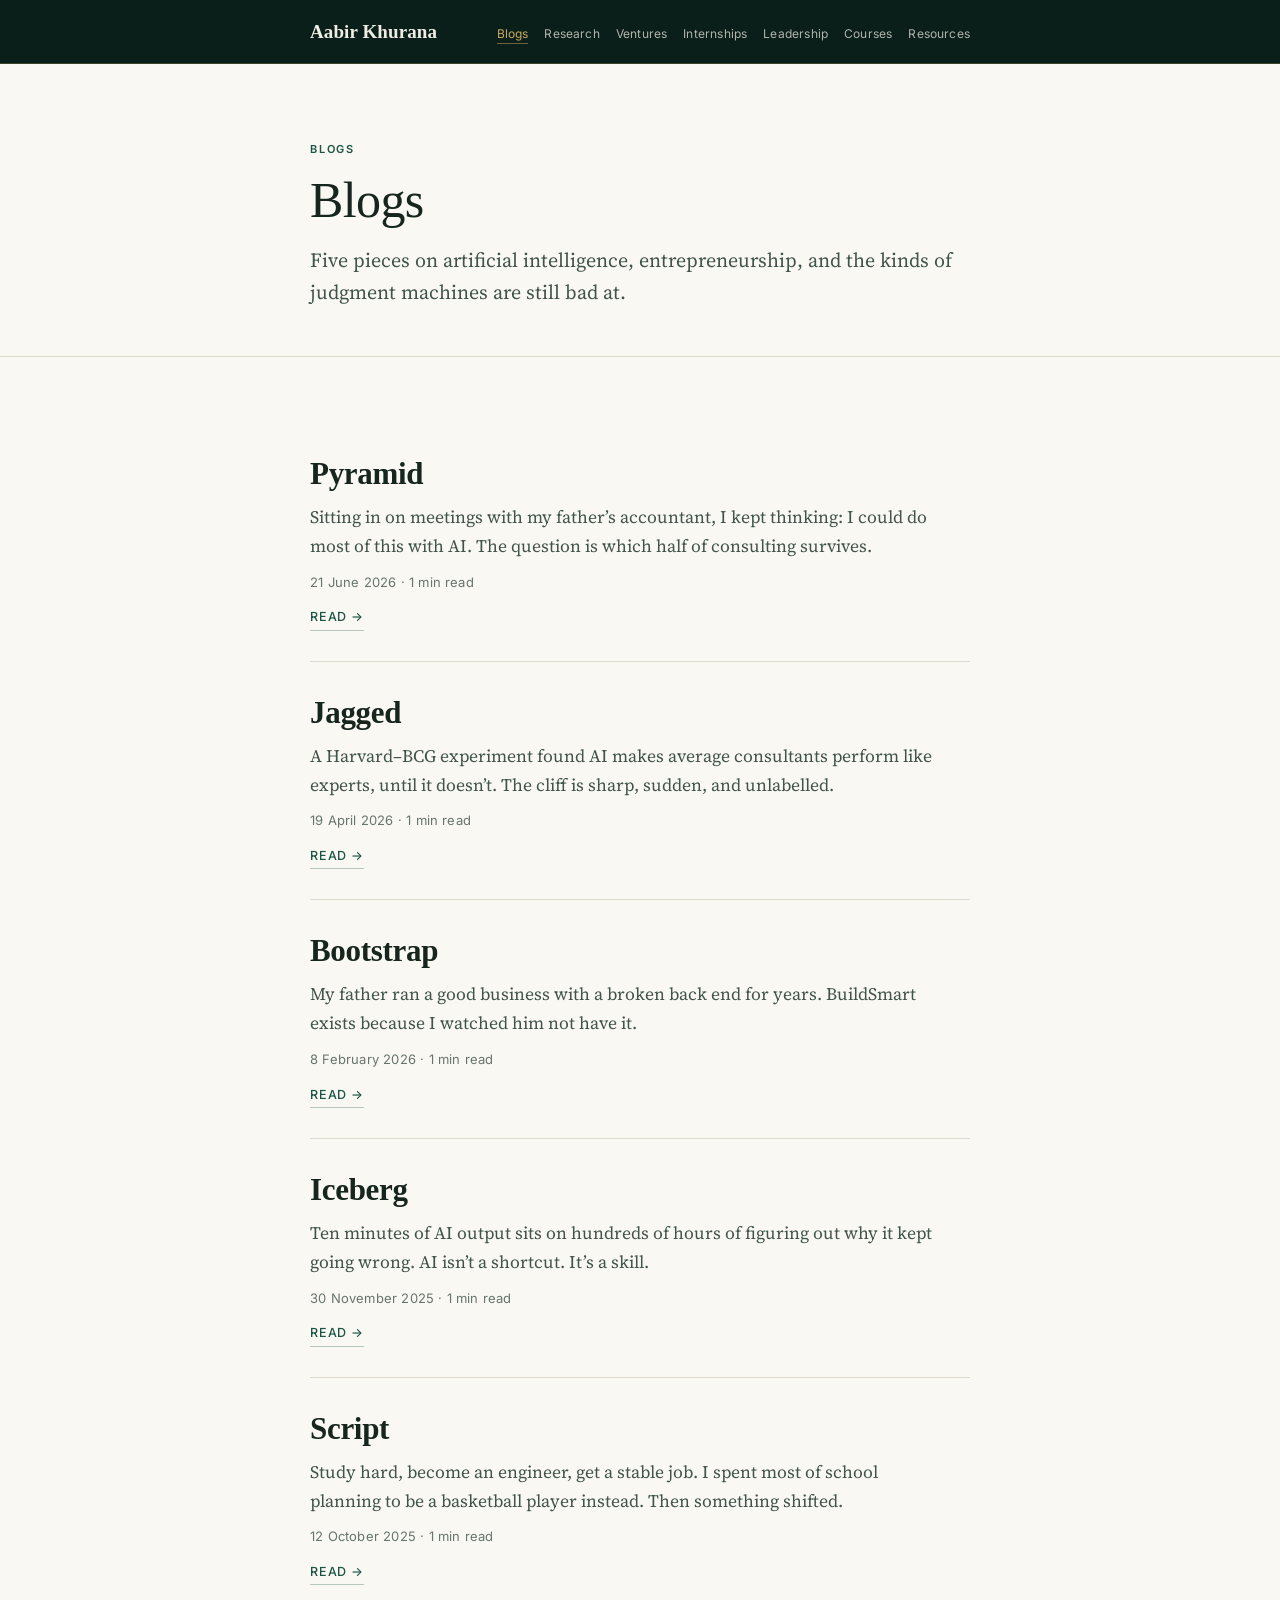
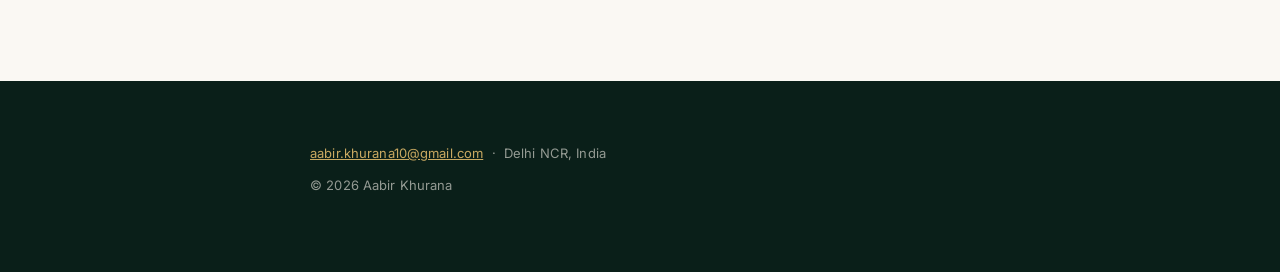
==== index.html @ 8d6bcb71 "Add files via upload" ====
<!DOCTYPE html>
<html lang="en">
<head>
<meta charset="utf-8">
<meta name="viewport" content="width=device-width, initial-scale=1">
<title>Blogs | Aabir Khurana</title>
<meta name="description" content="Blogs on artificial intelligence, entrepreneurship, and judgment.">
<meta name="author" content="Aabir Khurana">
<meta property="og:title" content="Blogs">
<meta property="og:description" content="Blogs on artificial intelligence, entrepreneurship, and judgment.">
<meta property="og:type" content="website">
<link rel="preconnect" href="https://fonts.googleapis.com">
<link rel="preconnect" href="https://fonts.gstatic.com" crossorigin>
<link href="https://fonts.googleapis.com/css2?family=Source+Serif+4:opsz,wght@8..60,300;8..60,400;8..60,600&family=Inter:wght@400;500;600&display=swap" rel="stylesheet">
<link rel="stylesheet" href="../style.css">
</head>
<body>
<nav>
  <div class="wrap">
    <a class="name" href="../index.html">Aabir Khurana</a>
    <ul>
      <li><a href="../blogs/index.html" class="on">Blogs</a></li>
      <li><a href="../research.html">Research</a></li>
      <li><a href="../ventures.html">Ventures</a></li>
      <li><a href="../internships.html">Internships</a></li>
      <li><a href="../leadership.html">Leadership</a></li>
      <li><a href="../courses.html">Courses</a></li>
      <li><a href="../resources.html">Resources</a></li>
    </ul>
  </div>
</nav>
<header class="pagehead">
  <div class="wrap">
    <p class="kicker">Blogs</p>
    <h1>Blogs</h1>
    <p class="standfirst">Five pieces on artificial intelligence, entrepreneurship, and the kinds of judgment machines are still bad at.</p>
  </div>
</header>
<section>
  <div class="wrap">
    <a class="essay" href="pyramid.html">
      <h3>Pyramid</h3>
      <p class="dek">Sitting in on meetings with my father’s accountant, I kept thinking: I could do most of this with AI. The question is which half of consulting survives.</p>
      <p class="meta">21 June 2026 &middot; 1 min read</p>
      <p class="readmore">Read &rarr;</p>
    </a>
    <a class="essay" href="jagged.html">
      <h3>Jagged</h3>
      <p class="dek">A Harvard–BCG experiment found AI makes average consultants perform like experts, until it doesn’t. The cliff is sharp, sudden, and unlabelled.</p>
      <p class="meta">19 April 2026 &middot; 1 min read</p>
      <p class="readmore">Read &rarr;</p>
    </a>
    <a class="essay" href="bootstrap.html">
      <h3>Bootstrap</h3>
      <p class="dek">My father ran a good business with a broken back end for years. BuildSmart exists because I watched him not have it.</p>
      <p class="meta">8 February 2026 &middot; 1 min read</p>
      <p class="readmore">Read &rarr;</p>
    </a>
    <a class="essay" href="iceberg.html">
      <h3>Iceberg</h3>
      <p class="dek">Ten minutes of AI output sits on hundreds of hours of figuring out why it kept going wrong. AI isn’t a shortcut. It’s a skill.</p>
      <p class="meta">30 November 2025 &middot; 1 min read</p>
      <p class="readmore">Read &rarr;</p>
    </a>
    <a class="essay" href="script.html">
      <h3>Script</h3>
      <p class="dek">Study hard, become an engineer, get a stable job. I spent most of school planning to be a basketball player instead. Then something shifted.</p>
      <p class="meta">12 October 2025 &middot; 1 min read</p>
      <p class="readmore">Read &rarr;</p>
    </a>
    
  </div>
</section>
<footer>
  <div class="wrap">
    <p><a href="mailto:aabir.khurana10@gmail.com">aabir.khurana10@gmail.com</a> &nbsp;&middot;&nbsp; Delhi NCR, India</p>
    <p style="margin-top:10px">&copy; 2026 Aabir Khurana</p>
  </div>
</footer>
</body>
</html>
---- style.css ----
:root{
  /* dark emerald */
  --emerald:#0A1F19;
  --emerald-lift:#0F2B23;
  --gold:#C9A961;
  --cream:#F0EDE4;

  /* light reading surface */
  --paper:#FAF8F3;
  --paper-alt:#F1EEE5;
  --ink:#16261F;
  --ink-soft:#41544B;
  --ink-faint:#66756D;
  --rule:#DFDACD;
  --accent:#1B5546;

  --display:'Cormorant Garamond', Garamond, Georgia, serif;
  --serif:'Source Serif 4', Georgia, 'Times New Roman', serif;
  --sans:'Inter', -apple-system, BlinkMacSystemFont, 'Segoe UI', sans-serif;
}
*{box-sizing:border-box;margin:0;padding:0}
html{scroll-behavior:smooth}
body{background:var(--paper);color:var(--ink);font-family:var(--serif);
  font-size:18px;line-height:1.65;-webkit-font-smoothing:antialiased}
.wrap{max-width:720px;margin:0 auto;padding:0 30px}
a{color:var(--accent)}
img{max-width:100%}

/* ---------- nav : always emerald ---------- */
nav{position:sticky;top:0;z-index:50;background:var(--emerald);
  border-bottom:1px solid rgba(201,169,97,.25)}
nav .wrap{display:flex;align-items:baseline;justify-content:space-between;
  gap:26px;padding-top:16px;padding-bottom:16px}
nav .name{font-family:var(--display);font-weight:600;font-size:19px;letter-spacing:.005em;
  text-decoration:none;color:var(--cream);white-space:nowrap;flex:0 0 auto}
nav .name:hover{color:var(--gold)}
nav ul{display:flex;gap:16px;list-style:none;flex-wrap:nowrap;justify-content:flex-end;
  align-items:baseline}
nav li{white-space:nowrap}
nav ul a{font-family:var(--sans);font-size:12px;color:rgba(240,237,228,.72);
  text-decoration:none;letter-spacing:.015em;padding-bottom:2px;border-bottom:1px solid transparent}
nav ul a:hover{color:var(--gold)}
nav ul a.on{border-bottom-color:rgba(201,169,97,.5)}
nav ul a.on{color:var(--gold)}

/* ---------- home hero : continues the emerald ---------- */
.hero{background:var(--emerald);color:var(--cream);padding:96px 0 92px;
  border-bottom:1px solid rgba(201,169,97,.25)}
.hero .portrait{width:106px;height:106px;border-radius:50%;object-fit:cover;
  margin-bottom:34px;background:var(--emerald-lift);border:1px solid rgba(201,169,97,.4);display:block}
.hero h1{font-family:var(--display);font-size:clamp(46px,7vw,70px);font-weight:500;
  line-height:1.02;letter-spacing:-.015em;margin-bottom:22px;color:var(--cream)}
.hero .standfirst{font-size:20px;color:rgba(240,237,228,.8);line-height:1.6;max-width:32em}
.hero .meta{margin-top:30px;color:rgba(240,237,228,.55)}
.hero .links a{color:var(--gold);border-bottom-color:rgba(201,169,97,.35)}
.hero .links a:hover{border-bottom-color:var(--gold)}

/* ---------- inner page heads : light ---------- */
.pagehead{padding:76px 0 48px;border-bottom:1px solid var(--rule)}
h1{font-family:var(--display);font-size:clamp(40px,6vw,58px);font-weight:500;
  line-height:1.05;letter-spacing:-.012em;margin-bottom:18px}
.pagehead h1{font-size:clamp(36px,5.4vw,50px)}
.kicker{font-family:var(--sans);font-size:11px;font-weight:600;text-transform:uppercase;
  letter-spacing:.16em;color:var(--accent);margin-bottom:16px}
.standfirst{font-size:20px;color:var(--ink-soft);line-height:1.58;max-width:33em}
.meta{font-family:var(--sans);font-size:13px;color:var(--ink-faint);letter-spacing:.015em}
.links{display:flex;gap:20px;margin-top:24px;flex-wrap:wrap}
.links a{font-family:var(--sans);font-size:13.5px;text-decoration:none;letter-spacing:.01em;
  border-bottom:1px solid rgba(27,85,70,.3);padding-bottom:2px}
.links a:hover{border-bottom-color:var(--accent)}

/* ---------- sections ---------- */
section{padding:66px 0;border-bottom:1px solid var(--rule)}
section:last-of-type{border-bottom:none}
h2{font-family:var(--sans);font-size:11px;font-weight:600;text-transform:uppercase;
  letter-spacing:.16em;color:var(--ink-faint);margin-bottom:34px}
h3{font-size:21px;font-weight:600;letter-spacing:-.005em;line-height:1.35}
p + p{margin-top:18px}
.lede{font-size:19.5px}

/* ---------- entries ---------- */
.entry{padding-bottom:34px;margin-bottom:34px;border-bottom:1px solid var(--rule)}
.entry:last-child{border-bottom:none;margin-bottom:0;padding-bottom:0}
.entry-head{display:flex;justify-content:space-between;align-items:baseline;gap:20px;flex-wrap:wrap}
.org{color:var(--ink-soft);font-size:17px;margin-top:4px}
.date{font-family:var(--sans);font-size:12px;color:var(--ink-faint);
  white-space:nowrap;letter-spacing:.03em;text-transform:uppercase}
.entry ul{margin-top:15px;padding-left:0;list-style:none}
.entry li{position:relative;padding-left:21px;margin-bottom:9px;
  color:var(--ink-soft);font-size:17.5px;line-height:1.6}
.entry li::before{content:'';position:absolute;left:2px;top:11px;
  width:6px;height:1px;background:var(--gold)}

/* ---------- skills / cards ---------- */
.skillgrid{display:grid;grid-template-columns:repeat(auto-fit,minmax(215px,1fr));gap:34px 38px}
.skill h3{font-size:17.5px;margin-bottom:8px}
.skill h3::after{content:'';display:block;width:22px;height:1px;background:var(--gold);margin-top:9px}
.skill p{font-size:16px;color:var(--ink-soft);line-height:1.58}
.cardgrid{display:grid;grid-template-columns:repeat(auto-fit,minmax(215px,1fr));gap:1px;
  background:var(--rule);border:1px solid var(--rule)}
.card{display:block;background:var(--paper);padding:26px 24px;text-decoration:none;
  color:inherit;transition:background .18s}
.card:hover{background:var(--paper-alt)}
.card h3{font-size:18px;margin-bottom:7px}
.card:hover h3{color:var(--accent)}
.card p{font-size:15.5px;color:var(--ink-soft);line-height:1.5}

/* ---------- quote : emerald block ---------- */
.quotewrap{background:var(--emerald);border-bottom:none;padding:96px 0;position:relative}
.quotewrap blockquote p{font-family:var(--display);font-size:clamp(30px,4.6vw,44px);
  line-height:1.22;letter-spacing:-.012em;max-width:16em;color:var(--cream);font-weight:500}
.quotewrap blockquote cite{display:block;margin-top:26px;font-family:var(--sans);font-size:12.5px;
  font-style:normal;color:var(--gold);letter-spacing:.1em;text-transform:uppercase}
.quotewrap .todo{background:rgba(201,169,97,.08);border-color:rgba(201,169,97,.35);color:var(--gold)}

/* ---------- mission & vision ---------- */
.statement{padding:30px 0 6px;border-top:1px solid var(--rule)}
.statement:first-of-type{border-top:none;padding-top:0}
.statement + .statement{margin-top:30px}
.statement .label{font-family:var(--sans);font-size:11px;font-weight:600;text-transform:uppercase;
  letter-spacing:.16em;color:var(--accent);margin-bottom:14px}
.statement .lede{max-width:34em}

/* ---------- blog cards ---------- */
.essay{display:block;text-decoration:none;color:inherit;
  padding:30px 0;border-bottom:1px solid var(--rule)}
.essay:last-of-type{border-bottom:none}
.essay h3{font-family:var(--display);font-size:31px;font-weight:600;letter-spacing:-.01em;
  transition:color .18s}
.essay:hover h3{color:var(--accent)}
.essay .dek{color:var(--ink-soft);font-size:17.5px;margin-top:8px;max-width:36em}
.essay .meta{margin-top:11px}
.readmore{font-family:var(--sans);font-size:12.5px;font-weight:500;color:var(--accent);
  margin-top:14px;display:inline-block;letter-spacing:.06em;text-transform:uppercase;
  border-bottom:1px solid rgba(27,85,70,.3);padding-bottom:2px}
.essay:hover .readmore{border-bottom-color:var(--accent)}

/* ---------- blocks ---------- */
.callout{background:var(--paper-alt);border-left:2px solid var(--gold);padding:26px 30px}
.tag{display:inline-block;font-family:var(--sans);font-size:10.5px;font-weight:600;
  text-transform:uppercase;letter-spacing:.14em;color:var(--accent);margin-bottom:10px}
.cert{display:flex;justify-content:space-between;gap:16px;padding:15px 0;
  border-bottom:1px solid var(--rule);font-size:17px;align-items:flex-start}
.cert .sub{font-size:15px;color:var(--ink-soft)}
.cert > span{font-family:var(--sans);font-size:11.5px;color:var(--ink-faint);
  white-space:nowrap;padding-top:4px;letter-spacing:.06em;text-transform:uppercase}
.shot{margin:32px 0 4px}
.shot img{width:100%;display:block;border:1px solid var(--rule);background:var(--paper-alt);
  min-height:170px}
.shot figcaption{font-family:var(--sans);font-size:12.5px;color:var(--ink-faint);
  margin-top:10px;line-height:1.5}
.todo{font-family:var(--sans);font-size:12.5px;color:#7d5f1c;background:#F7F1E1;
  border:1px dashed #D4BE86;padding:10px 14px;margin-top:18px;line-height:1.5}

/* ---------- long-form pages ---------- */
.article{padding:74px 0 44px}
.back{font-family:var(--sans);font-size:12.5px;text-decoration:none;letter-spacing:.05em;
  text-transform:uppercase;color:var(--ink-faint);display:inline-block;margin-bottom:40px}
.back:hover{color:var(--accent)}
.article h1{font-size:clamp(38px,5.8vw,54px);margin-bottom:16px}
.article > .wrap > .meta{margin-bottom:46px}
.article p{font-size:19px;line-height:1.74}
.article p + p{margin-top:23px}
.article h2{font-family:var(--display);font-size:30px;font-weight:600;text-transform:none;
  letter-spacing:-.01em;color:var(--ink);margin-bottom:18px}
.article .entry li{font-size:18px}
.sources{margin-top:58px;padding-top:28px;border-top:1px solid var(--rule)}
.sources h4{font-family:var(--sans);font-size:11px;font-weight:600;text-transform:uppercase;
  letter-spacing:.14em;color:var(--ink-faint);margin-bottom:15px}
.sources p{font-size:15px;color:var(--ink-soft);line-height:1.6}
.sources p + p{margin-top:11px}
.sources a{word-break:break-word}
.pager{display:flex;justify-content:space-between;gap:24px;
  padding:36px 0 84px;font-family:var(--sans);font-size:13px;letter-spacing:.03em}
.pager a{text-decoration:none}

/* ---------- footer : emerald ---------- */
footer{background:var(--emerald);color:rgba(240,237,228,.6);padding:62px 0 76px;
  font-family:var(--sans);font-size:13px;letter-spacing:.01em}
footer a{color:var(--gold)}

@media(max-width:820px){
  body{font-size:17px}
  .hero{padding:56px 0 52px}
  .pagehead{padding:46px 0 36px}
  section{padding:48px 0}
  .quotewrap{padding:56px 0}
  .article{padding:46px 0 30px}
  .article p{font-size:18px}
  nav .wrap{flex-direction:column;align-items:flex-start;gap:12px}
  nav ul{justify-content:flex-start;gap:16px;flex-wrap:wrap}
  .cardgrid{grid-template-columns:1fr}
}

/* ---------- quote carousel ---------- */
.quotes{position:relative;min-height:170px;display:flex;align-items:center}
.q{position:absolute;left:0;right:0;top:50%;transform:translateY(calc(-50% + 8px));
  opacity:0;visibility:hidden;transition:opacity .5s ease, transform .5s ease}
.q.on{opacity:1;visibility:visible;transform:translateY(-50%)}
.qarrow{position:absolute;top:50%;transform:translateY(-50%);
  background:none;border:1px solid rgba(201,169,97,.35);color:var(--gold);
  font-size:15px;line-height:1;width:44px;height:44px;border-radius:50%;cursor:pointer;
  font-family:var(--sans);transition:background .18s,border-color .18s;z-index:2}
.qarrow:hover{background:rgba(201,169,97,.12);border-color:var(--gold)}
.qprev{left:40px}
.qnext{right:40px}
@media(max-width:1000px){.qprev{left:18px}.qnext{right:18px}}
@media(max-width:820px){
  .quotewrap{padding:60px 0}
  .quotes{min-height:210px}
  .qarrow{position:static;transform:none}
  .qnav{display:flex;gap:14px;margin-top:26px}
}

/* ---------- research page: keywords + references ---------- */
.keywords{margin-top:22px;padding-top:18px;border-top:1px solid var(--rule);
  font-size:16px;color:var(--ink-soft);line-height:1.6}
.klabel{font-family:var(--sans);font-size:10.5px;font-weight:600;text-transform:uppercase;
  letter-spacing:.14em;color:var(--accent);margin-right:12px}
.refs{margin-top:6px}
.ref{font-size:15.5px;line-height:1.62;color:var(--ink-soft);
  padding-left:28px;text-indent:-28px;margin-top:0}
.ref + .ref{margin-top:13px}
.ref a{word-break:break-word;font-size:14px;color:var(--accent);opacity:.85}
.ref a:hover{opacity:1}
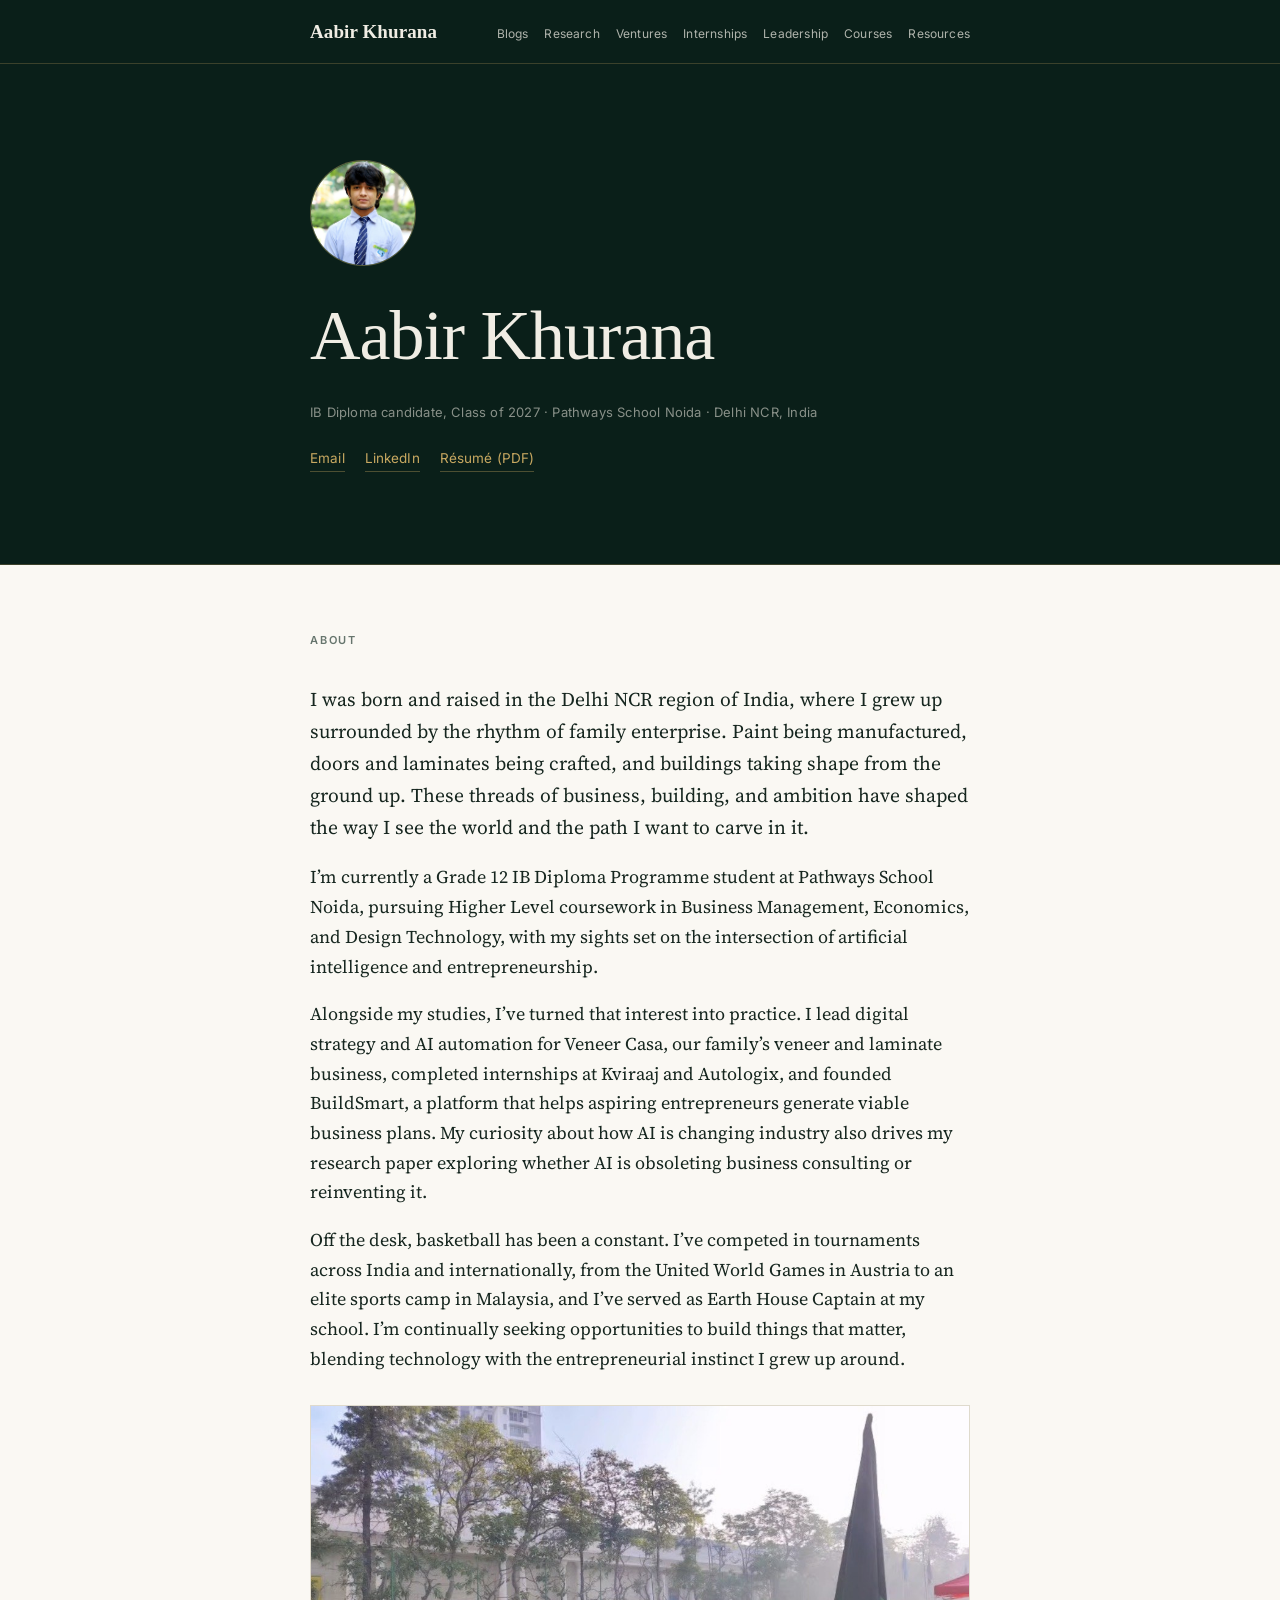
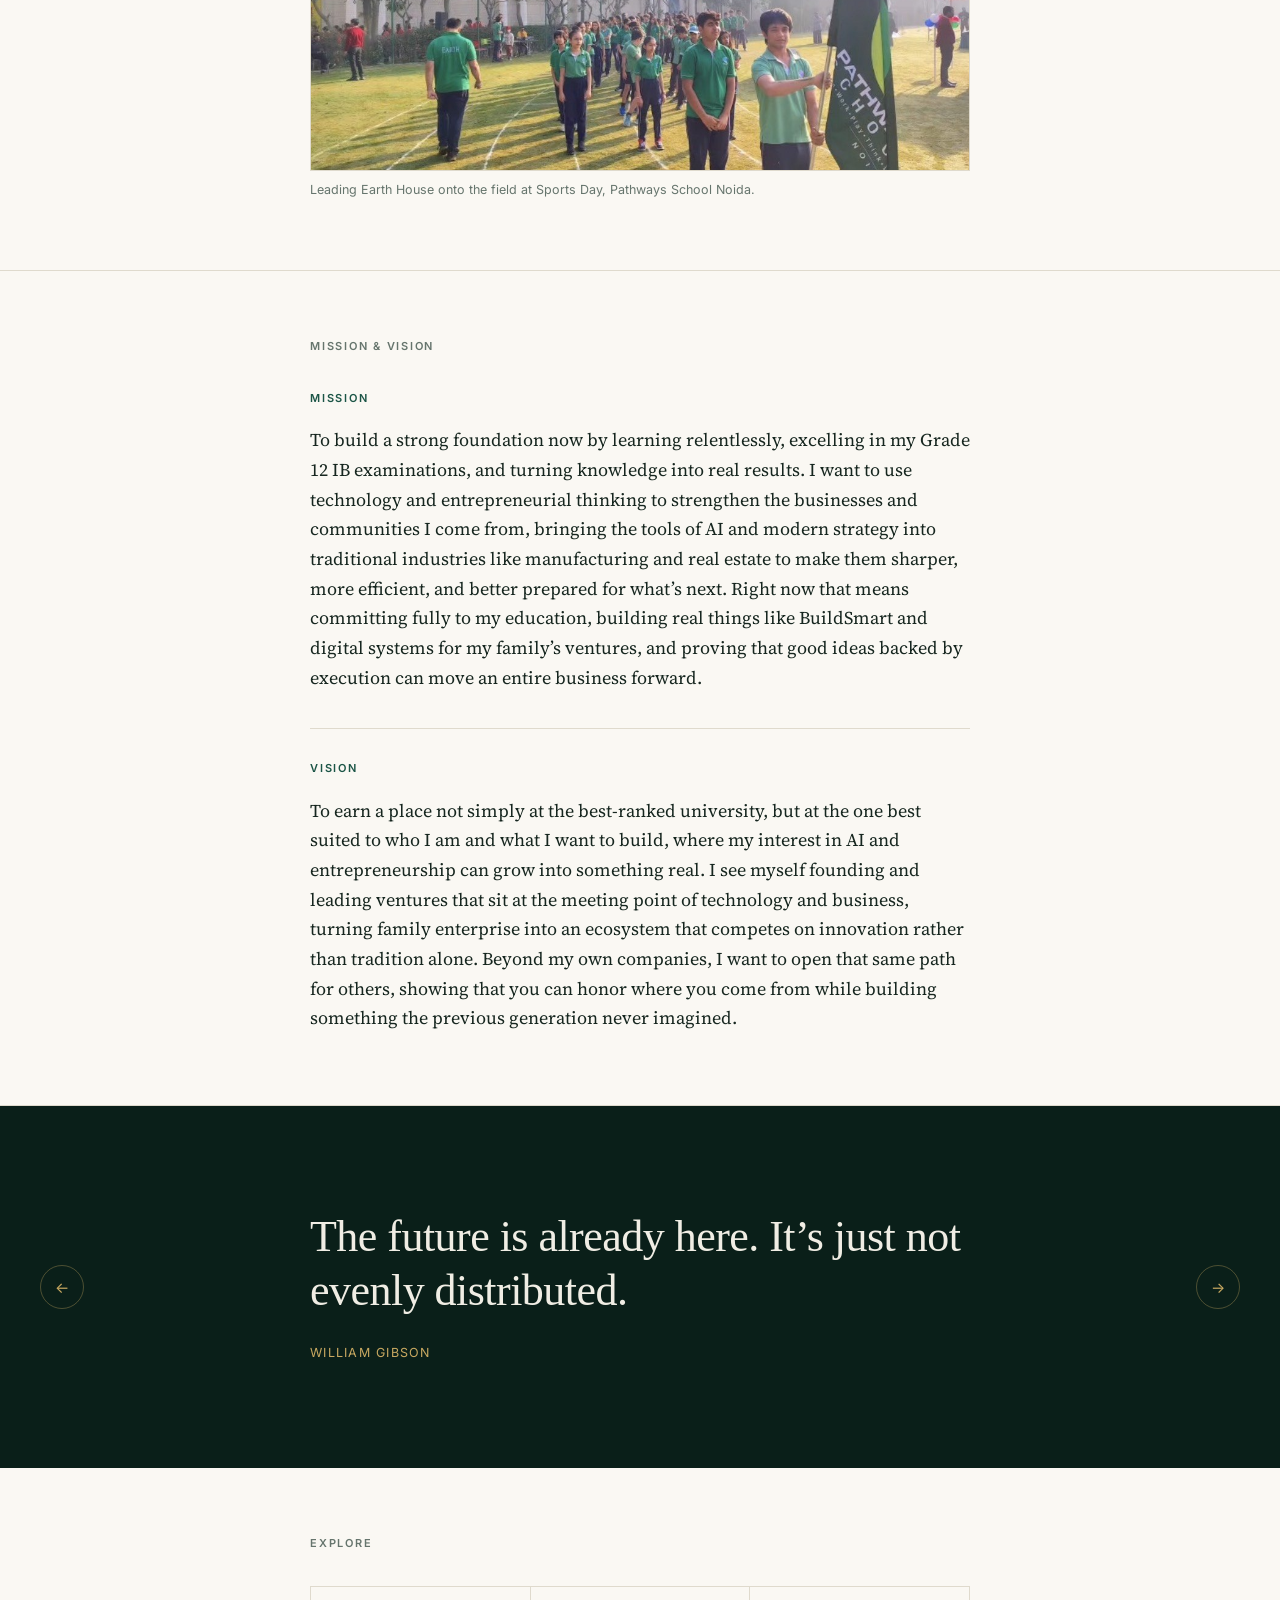
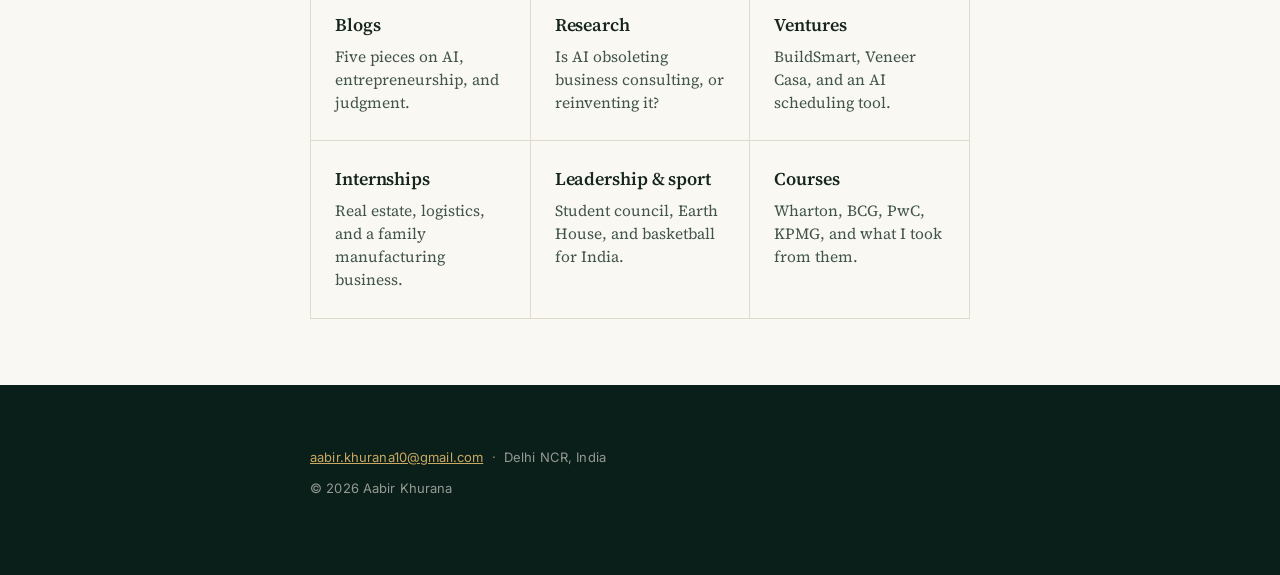
==== commit a24ecacc: "Add files via upload" ====
--- a/index.html
+++ b/index.html
@@ -3,74 +3,165 @@
 <head>
 <meta charset="utf-8">
 <meta name="viewport" content="width=device-width, initial-scale=1">
-<title>Blogs | Aabir Khurana</title>
-<meta name="description" content="Blogs on artificial intelligence, entrepreneurship, and judgment.">
+<title>Aabir Khurana | Essays on AI, business, and judgment</title>
+<meta name="description" content="Aabir Khurana is an IB Diploma candidate at Pathways School Noida writing about AI, entrepreneurship, and judgment.">
 <meta name="author" content="Aabir Khurana">
-<meta property="og:title" content="Blogs">
-<meta property="og:description" content="Blogs on artificial intelligence, entrepreneurship, and judgment.">
-<meta property="og:type" content="website">
+<meta property="og:title" content="Aabir Khurana">
+<meta property="og:description" content="Aabir Khurana is an IB Diploma candidate at Pathways School Noida writing about AI, entrepreneurship, and judgment.">
+<meta property="og:type" content="profile">
 <link rel="preconnect" href="https://fonts.googleapis.com">
 <link rel="preconnect" href="https://fonts.gstatic.com" crossorigin>
 <link href="https://fonts.googleapis.com/css2?family=Source+Serif+4:opsz,wght@8..60,300;8..60,400;8..60,600&family=Inter:wght@400;500;600&display=swap" rel="stylesheet">
-<link rel="stylesheet" href="../style.css">
+<link rel="stylesheet" href="style.css">
 </head>
 <body>
 <nav>
   <div class="wrap">
-    <a class="name" href="../index.html">Aabir Khurana</a>
+    <a class="name" href="index.html">Aabir Khurana</a>
     <ul>
-      <li><a href="../blogs/index.html" class="on">Blogs</a></li>
-      <li><a href="../research.html">Research</a></li>
-      <li><a href="../ventures.html">Ventures</a></li>
-      <li><a href="../internships.html">Internships</a></li>
-      <li><a href="../leadership.html">Leadership</a></li>
-      <li><a href="../courses.html">Courses</a></li>
-      <li><a href="../resources.html">Resources</a></li>
+      <li><a href="blogs.html">Blogs</a></li>
+      <li><a href="research.html">Research</a></li>
+      <li><a href="ventures.html">Ventures</a></li>
+      <li><a href="internships.html">Internships</a></li>
+      <li><a href="leadership.html">Leadership</a></li>
+      <li><a href="courses.html">Courses</a></li>
+      <li><a href="resources.html">Resources</a></li>
     </ul>
   </div>
 </nav>
-<header class="pagehead">
+<header class="hero">
   <div class="wrap">
-    <p class="kicker">Blogs</p>
-    <h1>Blogs</h1>
-    <p class="standfirst">Five pieces on artificial intelligence, entrepreneurship, and the kinds of judgment machines are still bad at.</p>
+    <img class="portrait" src="portrait.jpg" alt="Aabir Khurana">
+    <h1>Aabir Khurana</h1>
+    <p class="meta">IB Diploma candidate, Class of 2027 &middot; Pathways School Noida &middot; Delhi NCR, India</p>
+    <div class="links">
+      <a href="mailto:aabir.khurana10@gmail.com">Email</a>
+      <a href="#" data-todo="linkedin">LinkedIn</a>
+      <a href="resume.pdf">R&eacute;sum&eacute; (PDF)</a>
+    </div>
   </div>
 </header>
-<section>
+
+<section id="about">
   <div class="wrap">
-    <a class="essay" href="pyramid.html">
-      <h3>Pyramid</h3>
-      <p class="dek">Sitting in on meetings with my father’s accountant, I kept thinking: I could do most of this with AI. The question is which half of consulting survives.</p>
-      <p class="meta">21 June 2026 &middot; 1 min read</p>
-      <p class="readmore">Read &rarr;</p>
-    </a>
-    <a class="essay" href="jagged.html">
-      <h3>Jagged</h3>
-      <p class="dek">A Harvard–BCG experiment found AI makes average consultants perform like experts, until it doesn’t. The cliff is sharp, sudden, and unlabelled.</p>
-      <p class="meta">19 April 2026 &middot; 1 min read</p>
-      <p class="readmore">Read &rarr;</p>
-    </a>
-    <a class="essay" href="bootstrap.html">
-      <h3>Bootstrap</h3>
-      <p class="dek">My father ran a good business with a broken back end for years. BuildSmart exists because I watched him not have it.</p>
-      <p class="meta">8 February 2026 &middot; 1 min read</p>
-      <p class="readmore">Read &rarr;</p>
-    </a>
-    <a class="essay" href="iceberg.html">
-      <h3>Iceberg</h3>
-      <p class="dek">Ten minutes of AI output sits on hundreds of hours of figuring out why it kept going wrong. AI isn’t a shortcut. It’s a skill.</p>
-      <p class="meta">30 November 2025 &middot; 1 min read</p>
-      <p class="readmore">Read &rarr;</p>
-    </a>
-    <a class="essay" href="script.html">
-      <h3>Script</h3>
-      <p class="dek">Study hard, become an engineer, get a stable job. I spent most of school planning to be a basketball player instead. Then something shifted.</p>
-      <p class="meta">12 October 2025 &middot; 1 min read</p>
-      <p class="readmore">Read &rarr;</p>
-    </a>
-    
+    <h2>About</h2>
+    <p class="lede">
+      I was born and raised in the Delhi NCR region of India, where I grew up surrounded by the
+      rhythm of family enterprise. Paint being manufactured, doors and laminates being crafted,
+      and buildings taking shape from the ground up. These threads of business, building, and
+      ambition have shaped the way I see the world and the path I want to carve in it.
+    </p>
+    <p>
+      I&rsquo;m currently a Grade 12 IB Diploma Programme student at Pathways School Noida,
+      pursuing Higher Level coursework in Business Management, Economics, and Design Technology,
+      with my sights set on the intersection of artificial intelligence and entrepreneurship.
+    </p>
+    <p>
+      Alongside my studies, I&rsquo;ve turned that interest into practice. I lead digital strategy
+      and AI automation for Veneer Casa, our family&rsquo;s veneer and laminate business,
+      completed internships at Kviraaj and Autologix, and founded BuildSmart, a platform that helps
+      aspiring entrepreneurs generate viable business plans. My curiosity about how AI is changing
+      industry also drives my research paper exploring whether AI is obsoleting business consulting
+      or reinventing it.
+    </p>
+    <p>
+      Off the desk, basketball has been a constant. I&rsquo;ve competed in tournaments across India
+      and internationally, from the United World Games in Austria to an elite sports camp in
+      Malaysia, and I&rsquo;ve served as Earth House Captain at my school. I&rsquo;m continually
+      seeking opportunities to build things that matter, blending technology with the
+      entrepreneurial instinct I grew up around.
+    </p>
+    <figure class="shot">
+      <img src="earthhouse.jpg" alt="Leading Earth House at Sports Day">
+      <figcaption>Leading Earth House onto the field at Sports Day, Pathways School Noida.</figcaption>
+    </figure>
   </div>
 </section>
+
+<section id="mission">
+  <div class="wrap">
+    <h2>Mission &amp; vision</h2>
+
+    <div class="statement">
+      <p class="label">Mission</p>
+      <p>To build a strong foundation now by learning relentlessly, excelling in my Grade 12 IB
+      examinations, and turning knowledge into real results. I want to use technology and
+      entrepreneurial thinking to strengthen the businesses and communities I come from, bringing
+      the tools of AI and modern strategy into traditional industries like manufacturing and real
+      estate to make them sharper, more efficient, and better prepared for what&rsquo;s next.
+      Right now that means committing fully to my education, building real things like BuildSmart
+      and digital systems for my family&rsquo;s ventures, and proving that good ideas backed by
+      execution can move an entire business forward.</p>
+    </div>
+
+    <div class="statement">
+      <p class="label">Vision</p>
+      <p>To earn a place not simply at the best-ranked university, but at the one best suited to
+      who I am and what I want to build, where my interest in AI and entrepreneurship can grow into
+      something real. I see myself founding and leading ventures that sit at the meeting point of
+      technology and business, turning family enterprise into an ecosystem that competes on
+      innovation rather than tradition alone. Beyond my own companies, I want to open that same
+      path for others, showing that you can honor where you come from while building something the
+      previous generation never imagined.</p>
+    </div>
+  </div>
+</section>
+
+<section class="quotewrap">
+  <div class="wrap">
+    <div class="quotes" id="quotes">
+      <blockquote class="q on">
+        <p>The future is already here. It&rsquo;s just not evenly distributed.</p>
+        <cite>William Gibson</cite>
+      </blockquote>
+      <blockquote class="q">
+        <p>The best way to predict the future is to invent it.</p>
+        <cite>Alan Kay</cite>
+      </blockquote>
+      <blockquote class="q">
+        <p>The impediment to action advances action. What stands in the way becomes the way.</p>
+        <cite>Marcus Aurelius, Meditations</cite>
+      </blockquote>
+      <blockquote class="q">
+        <p>You can&rsquo;t connect the dots looking forward; you can only connect them looking backwards.</p>
+        <cite>Steve Jobs</cite>
+      </blockquote>
+    </div>
+    <div class="qnav">
+      <button class="qarrow qprev" id="qprev" aria-label="Previous quote">&larr;</button>
+      <button class="qarrow qnext" id="qnext" aria-label="Next quote">&rarr;</button>
+    </div>
+  </div>
+  <script>
+  (function(){
+    var qs = document.querySelectorAll('#quotes .q'), i = 0, timer;
+    function go(n){
+      qs[i].classList.remove('on');
+      i = n < 0 ? qs.length - 1 : (n >= qs.length ? 0 : n);
+      qs[i].classList.add('on');
+    }
+    function reset(){ clearInterval(timer); timer = setInterval(function(){ go(i+1); }, 7000); }
+    document.getElementById('qnext').onclick = function(){ go(i+1); reset(); };
+    document.getElementById('qprev').onclick = function(){ go(i-1); reset(); };
+    reset();
+  })();
+  </script>
+</section>
+
+<section id="explore">
+  <div class="wrap">
+    <h2>Explore</h2>
+    <div class="cardgrid">
+      <a class="card" href="blogs.html"><h3>Blogs</h3><p>Five pieces on AI, entrepreneurship, and judgment.</p></a>
+      <a class="card" href="research.html"><h3>Research</h3><p>Is AI obsoleting business consulting, or reinventing it?</p></a>
+      <a class="card" href="ventures.html"><h3>Ventures</h3><p>BuildSmart, Veneer Casa, and an AI scheduling tool.</p></a>
+      <a class="card" href="internships.html"><h3>Internships</h3><p>Real estate, logistics, and a family manufacturing business.</p></a>
+      <a class="card" href="leadership.html"><h3>Leadership &amp; sport</h3><p>Student council, Earth House, and basketball for India.</p></a>
+      <a class="card" href="courses.html"><h3>Courses</h3><p>Wharton, BCG, PwC, KPMG, and what I took from them.</p></a>
+    </div>
+  </div>
+</section>
+
 <footer>
   <div class="wrap">
     <p><a href="mailto:aabir.khurana10@gmail.com">aabir.khurana10@gmail.com</a> &nbsp;&middot;&nbsp; Delhi NCR, India</p>
